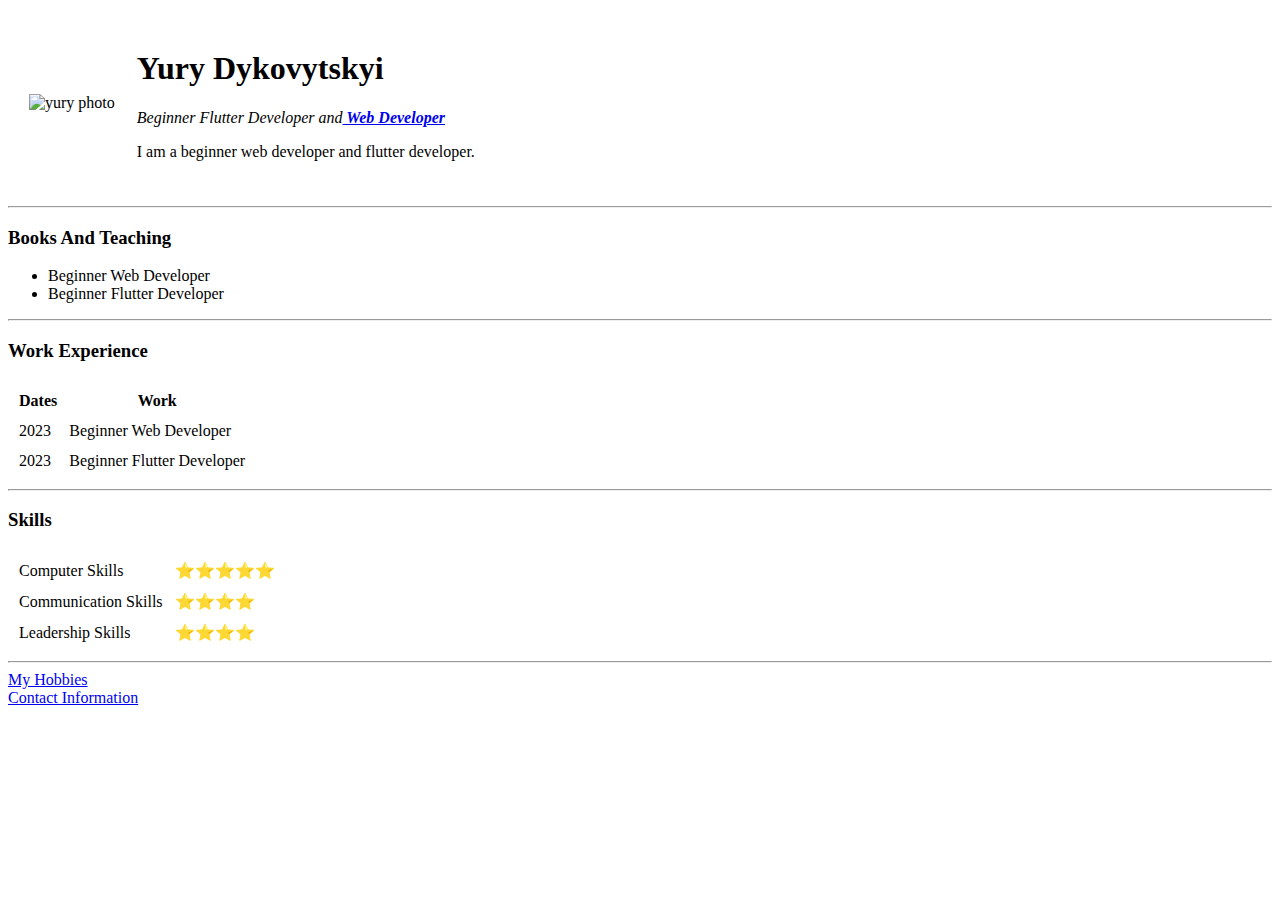
==== index.html @ ac2ba699 "Add initial CV website files" ====
<!DOCTYPE html>
<html lang="en" dir="ltr">
  <head>
    <meta charset="utf-8">
    <title>Yura`s Personal Site</title>
  </head>
  <body>
    <table cellspacing="20">
      <tr>
        <td><img src="images/man.png" alt="yury photo"></td>
        <td><h1>Yury Dykovytskyi</h1>
        <p><em>Beginner Flutter Developer and<strong><a href="https://developers.google.com/web"> Web Developer</a></strong></em></p>
        <p>I am a beginner web developer and flutter developer.</p></td>
      </tr>
    </table>
    <hr>
    <h3>Books And Teaching</h3>
    <ul>
      <li>Beginner Web Developer</li>
      <li>Beginner Flutter Developer</li>
    </ul>
    <hr>
    <h3>Work Experience</h3>
    <table cellspacing="10">
      <thead>
        <tr>
          <th>Dates</th>
          <th>Work</th>
        </tr>
      </thead>
      <tbody>
        <tr>
          <td>2023</td>
          <td>Beginner Web Developer</td>
        </tr>
        <tr>
          <td>2023</td>
          <td>Beginner Flutter Developer</td>
        </tr>
      </tbody>
    </table>
    <hr>
    <h3>Skills</h3>
    <table cellspacing="10">
      <tr>
        <td>Computer Skills</td>
        <td>⭐⭐⭐⭐⭐</td>
      </tr>
      <tr>
        <td>Communication Skills</td>
        <td>⭐⭐⭐⭐</td>
      </tr>
      <tr>
        <td>Leadership Skills</td>
        <td>⭐⭐⭐⭐</td>
      </tr>
    </table>
    <hr>
    <a href="hobbies.html">My Hobbies</a>
    <br>
    <a href="contact.html">Contact Information</a>
  </body>
</html>
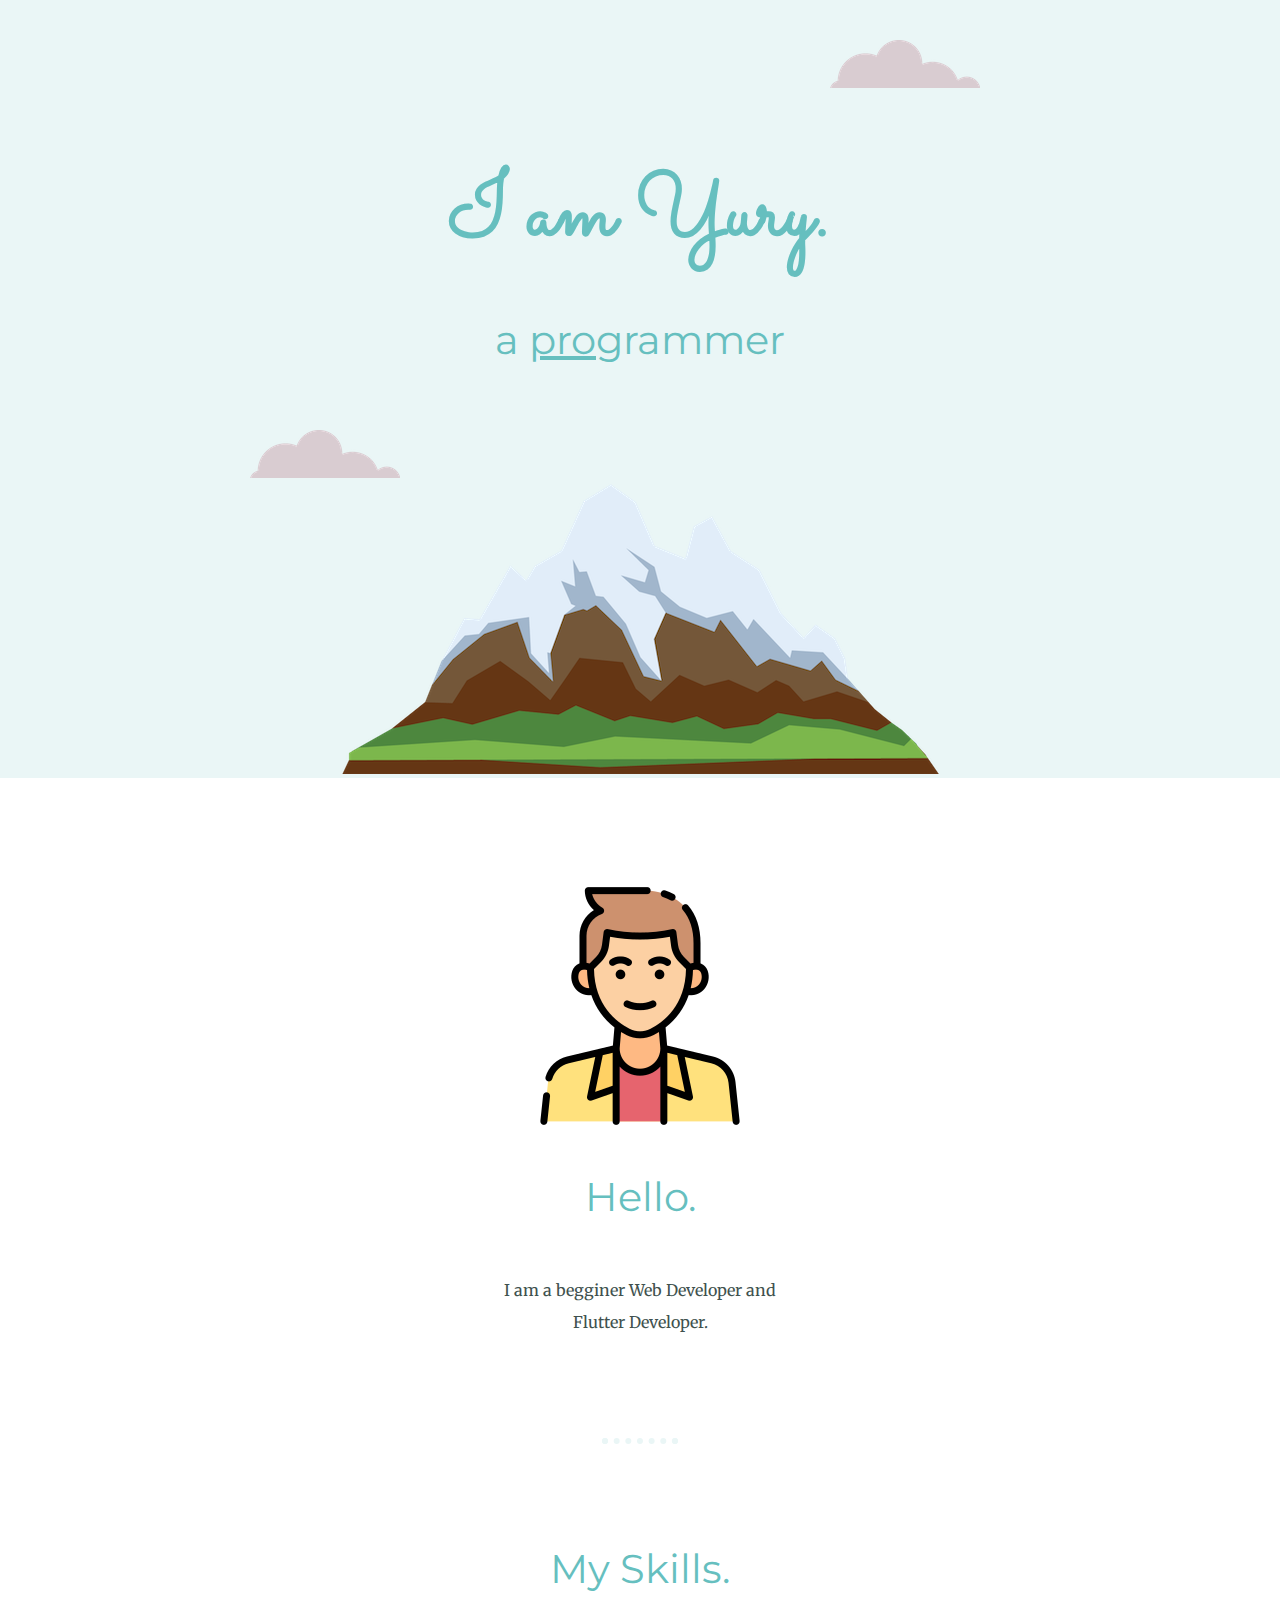
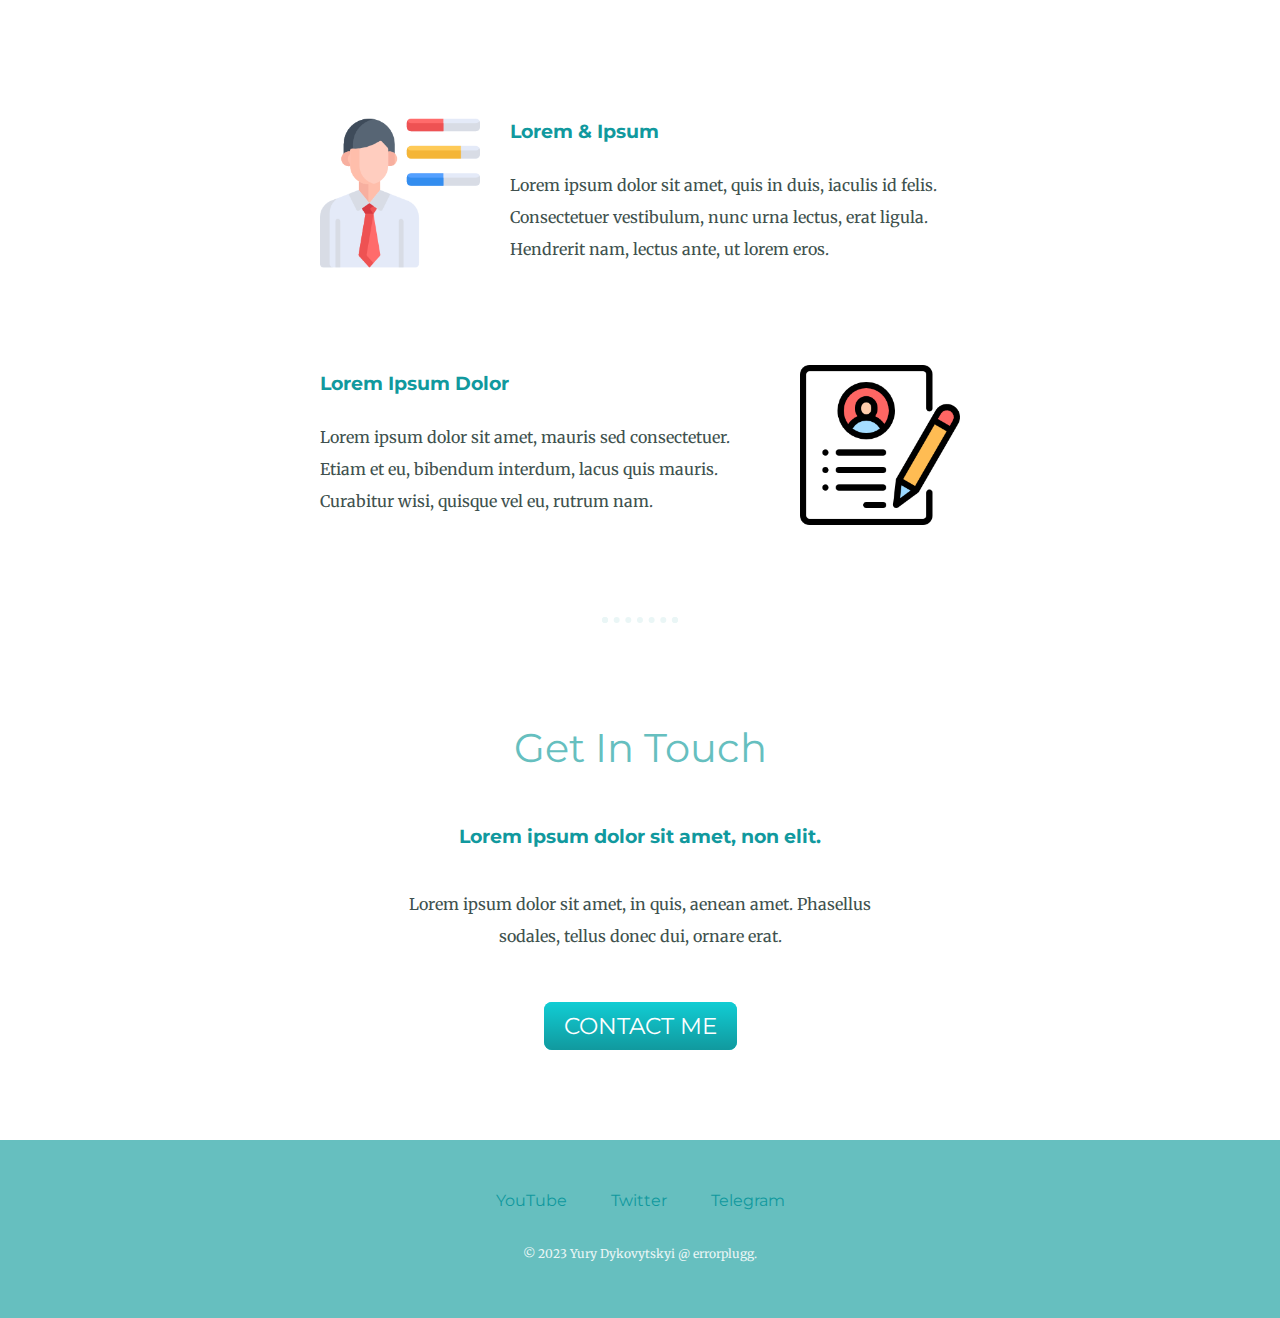
==== commit 8ca7ae92: "Add files via upload" ====
--- a/index.html
+++ b/index.html
@@ -2,62 +2,59 @@
 <html lang="en" dir="ltr">
   <head>
     <meta charset="utf-8">
-    <title>Yura`s Personal Site</title>
+    <title>Yury`s Dykovytskyi Site</title>
+    <link rel="stylesheet" href="css/styles.css">
+    <link rel="icon" href="favicon.ico">
+    <link rel="preconnect" href="https://fonts.googleapis.com">
+    <link rel="preconnect" href="https://fonts.gstatic.com" crossorigin>
+    <link href="https://fonts.googleapis.com/css2?family=Merriweather&family=Montserrat&family=Sacramento&display=swap" rel="stylesheet">
   </head>
   <body>
-    <table cellspacing="20">
-      <tr>
-        <td><img src="images/man.png" alt="yury photo"></td>
-        <td><h1>Yury Dykovytskyi</h1>
-        <p><em>Beginner Flutter Developer and<strong><a href="https://developers.google.com/web"> Web Developer</a></strong></em></p>
-        <p>I am a beginner web developer and flutter developer.</p></td>
-      </tr>
-    </table>
-    <hr>
-    <h3>Books And Teaching</h3>
-    <ul>
-      <li>Beginner Web Developer</li>
-      <li>Beginner Flutter Developer</li>
-    </ul>
-    <hr>
-    <h3>Work Experience</h3>
-    <table cellspacing="10">
-      <thead>
-        <tr>
-          <th>Dates</th>
-          <th>Work</th>
-        </tr>
-      </thead>
-      <tbody>
-        <tr>
-          <td>2023</td>
-          <td>Beginner Web Developer</td>
-        </tr>
-        <tr>
-          <td>2023</td>
-          <td>Beginner Flutter Developer</td>
-        </tr>
-      </tbody>
-    </table>
-    <hr>
-    <h3>Skills</h3>
-    <table cellspacing="10">
-      <tr>
-        <td>Computer Skills</td>
-        <td>⭐⭐⭐⭐⭐</td>
-      </tr>
-      <tr>
-        <td>Communication Skills</td>
-        <td>⭐⭐⭐⭐</td>
-      </tr>
-      <tr>
-        <td>Leadership Skills</td>
-        <td>⭐⭐⭐⭐</td>
-      </tr>
-    </table>
-    <hr>
-    <a href="hobbies.html">My Hobbies</a>
-    <br>
-    <a href="contact.html">Contact Information</a>
+    <div class="top-div">
+      <img class="top-cloud" src="images/cloud.png" alt="cloud-img">
+      <h1>I am Yury.</h1>
+      <h2>a <span class="pro">pro</span>grammer</h2>
+      <img class="bottom-cloud" src="images/cloud.png" alt="cloud-img">
+      <img src="images/mountain.png" alt="mountain-img">
+    </div>
+    <div class="middle-container">
+      <div class="profile">
+        <img src="images/young-man.png" alt="yury-photo">
+        <h2>Hello.</h2>
+        <p class="intro">I am a begginer Web Developer and Flutter Developer.</p>
+      </div>
+      <hr>
+      <div class="skills">
+        <h2>My Skills.</h2>
+        <div class="skill-row">
+          <img class="skills-img" src="images/skills2.png" alt="skills-photo">
+          <h3>Lorem & Ipsum</h3>
+          <p>Lorem ipsum dolor sit amet, quis in duis, iaculis id felis. Consectetuer vestibulum, nunc urna lectus, erat ligula. Hendrerit nam, lectus ante, ut lorem eros.</p>
+        </div>
+        <div class="skill-row">
+          <img class="resume-img" src="images/resume.png" alt="resume-photo">
+          <h3>Lorem Ipsum Dolor</h3>
+          <p>Lorem ipsum dolor sit amet, mauris sed consectetuer. Etiam et eu, bibendum interdum, lacus quis mauris. Curabitur wisi, quisque vel eu, rutrum nam.</p>
+        </div>
+      </div>
+      <hr>
+      <div class="contact-me">
+        <h2>Get In Touch</h2>
+        <h3>Lorem ipsum dolor sit amet, non elit.</h3>
+        <p class="contact-message">Lorem ipsum dolor sit amet, in quis, aenean amet. Phasellus sodales, tellus donec dui, ornare erat.</p>
+        <a class="btn" href="mailto:yury.dykovitskyi@gmail.com">CONTACT ME</a>
+      </div>
+    </div>
+
+
+    <div class="bottom-container">
+      <a class="footer-link" href="https://www.youtube.com/">YouTube</a>
+      <a class="footer-link" href="https://twitter.com/">Twitter</a>
+      <a class="footer-link" href="https://t.me/errorplugg">Telegram</a>
+      <p class="copyright">© 2023 Yury Dykovytskyi @ errorplugg.</p>
+    </div>
+
+
+    </div>
   </body>
 </html>
--- a/css/styles.css
+++ b/css/styles.css
@@ -0,0 +1,121 @@
+body {
+  color: #40514E;
+  margin: 0;
+  text-align: center;
+  font-family: 'Merriweather', serif;
+}
+h1 {
+  color: #66BFBF;
+  font-size: 562.5%;
+  margin: 50px auto 0 auto;
+  font-family: 'Sacramento', cursive;
+}
+h2 {
+  font-weight: normal;
+  color: #66BFBF;
+  font-size: 2.5rem;
+  font-family: 'Montserrat', sans-serif;
+  padding-bottom: 20px;
+}
+h3 {
+  color: #11999E;
+  font-family: 'Montserrat', sans-serif;
+}
+a {
+  color: #11999E;
+  margin: 10px 20px;
+  font-family: 'Montserrat', sans-serif;
+  text-decoration: none;
+}
+a:hover {
+  color: #EAF6F6;
+}
+p {
+  line-height: 2;
+}
+hr {
+  border: dotted #EAF6F6 6px;
+  border-bottom: none;
+  width: 5%;
+  margin: 100px auto;
+}
+.intro {
+  width: 25%;
+  margin: auto;
+}
+.top-div {
+  background-color: #EAF6F6;
+  position: relative;
+  padding-top: 100px;
+}
+.middle-container {
+margin: 100px 0;
+}
+.bottom-container {
+  background-color: #66BFBF;
+  padding: 50px 0 20px;
+}
+.pro {
+  text-decoration: underline;
+}
+.top-cloud {
+  position: absolute;
+  top: 40px;
+  right: 300px;
+}
+.bottom-cloud {
+  position: absolute;
+  left: 250px;
+  bottom: 300px;
+}
+.skill-row {
+  margin: 100px auto 100px auto;
+  width: 50%;
+  text-align: left;
+  line-height: 2;
+}
+.skills-img {
+  margin-right: 30px;
+  float: left;
+  width: 25%;
+}
+.resume-img {
+  margin-left: 30px;
+  float: right;
+  width: 25%;
+}
+.contact-message {
+  width: 40%;
+  margin: 40px auto 60px;
+}
+.copyright {
+  color: #EAF6F6;
+  font-size: 0.75rem;
+  padding: 20px 0;
+}
+.btn {
+  background: #11cdd4;
+  background-image: -webkit-linear-gradient(top, #11cdd4, #11999e);
+  background-image: -moz-linear-gradient(top, #11cdd4, #11999e);
+  background-image: -ms-linear-gradient(top, #11cdd4, #11999e);
+  background-image: -o-linear-gradient(top, #11cdd4, #11999e);
+  background-image: linear-gradient(to bottom, #11cdd4, #11999e);
+  -webkit-border-radius: 8;
+  -moz-border-radius: 8;
+  border-radius: 8px;
+  font-family: 'Montserrat', sans-serif;
+  color: #ffffff;
+  font-size: 23px;
+  padding: 10px 20px 10px 20px;
+  text-decoration: none;
+}
+
+.btn:hover {
+  background: #3cb0fd;
+  background-image: -webkit-linear-gradient(top, #3cb0fd, #2bc4ad);
+  background-image: -moz-linear-gradient(top, #3cb0fd, #2bc4ad);
+  background-image: -ms-linear-gradient(top, #3cb0fd, #2bc4ad);
+  background-image: -o-linear-gradient(top, #3cb0fd, #2bc4ad);
+  background-image: linear-gradient(to bottom, #3cb0fd, #2bc4ad);
+  text-decoration: none;
+}
